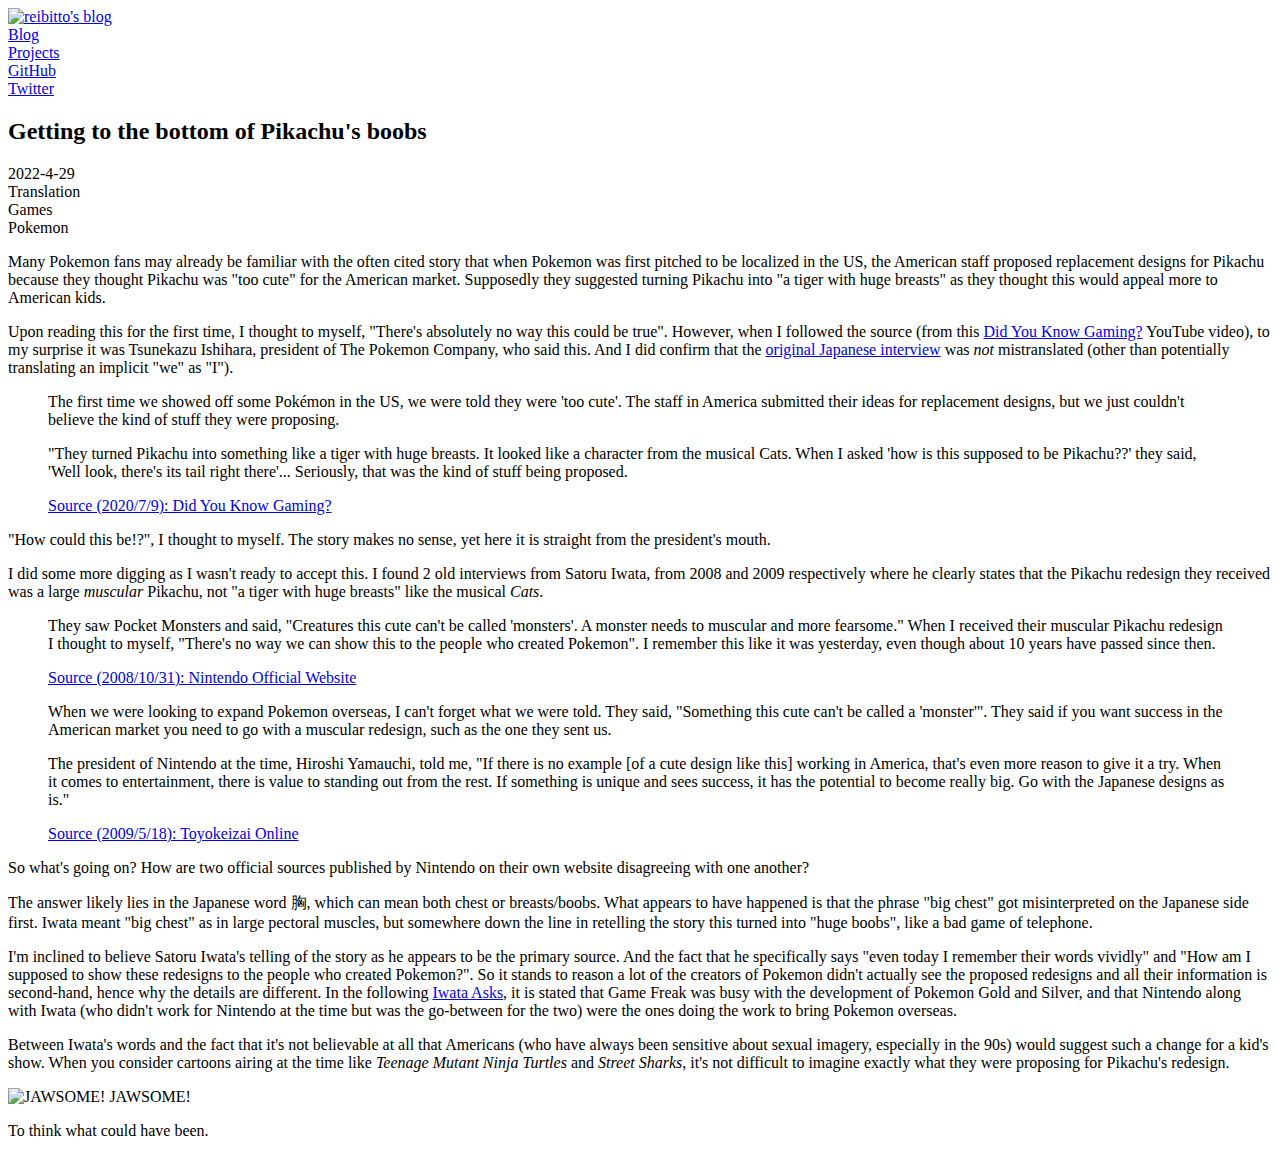
==== blog/index.html @ 3cc94339 "Create proper URLs for links" ====
<!DOCTYPE html>
<html lang="en">
<head>
    <meta charset="UTF-8">
    <title>reibitto's blog</title>
    <link rel="stylesheet" media="screen" href="style/normalize.css">
    <link rel="stylesheet" media="screen" href="style/main.css">
    <link rel="stylesheet" media="screen" href="style/main-media.css">
    <meta name="viewport" content="width=device-width, initial-scale=1">
    <meta name="theme-color" content="#000000">
</head>
<body>

<div class="root-container">

    <div class="header-container">
        <a href="/">
            <div class="left"><img id="logo" src="image/logo-small.png" alt="reibitto's blog"></div>
        </a>

        <div class="right">
            <div id="nav">
                <div class="item"><a href="/blog">Blog</a></div>
                <div class="item"><a href="/project">Projects</a></div>
                <div class="item"><a href="https://github.com/reibitto/">GitHub</a></div>
                <div class="item"><a href="https://twitter.com/reibitto">Twitter</a></div>
            </div>
        </div>
    </div>

    <div class="main-container">
        <h2>Getting to the bottom of Pikachu's boobs</h2>

        <div class="date-written">2022-4-29</div>
        <div class="tag">Translation</div>
        <div class="tag">Games</div>
        <div class="tag">Pokemon</div>

        <p>
            Many Pokemon fans may already be familiar with the often cited story that when Pokemon was first pitched to
            be localized in the US, the American staff proposed replacement designs for Pikachu because they thought
            Pikachu was "too cute" for the American market. Supposedly they suggested turning Pikachu into "a tiger with
            huge breasts" as they thought this would appeal more to American kids.
        </p>

        <p>
            Upon reading this for the first time, I thought to myself, "There's absolutely no way this could be true".
            However, when I followed the source (from this <a href="https://youtu.be/yheM8RqvqFQ">Did You Know
            Gaming?</a> YouTube
            video), to my surprise it was Tsunekazu Ishihara, president of The Pokemon Company, who said this. And I did
            confirm that the <a href="https://www.nintendo.co.jp/nom/0007/taidan1/page03.html">original Japanese
            interview</a> was <em>not</em> mistranslated (other than potentially translating an implicit "we" as "I").
        </p>

        <blockquote>
            <p>The first time we showed off some Pokémon in the US, we were told they were 'too cute'. The staff in
                America submitted their ideas for replacement designs, but we just couldn't believe the kind of stuff
                they were proposing.</p>

            <p>"They turned Pikachu into something like a tiger with huge breasts. It looked like a character from the
                musical Cats. When I asked 'how is this supposed to be Pikachu??' they said, 'Well look, there's its
                tail right there'... Seriously, that was the kind of stuff being proposed.</p>

            <p class="source"><a href="https://youtu.be/yheM8RqvqFQ">Source (2020/7/9): Did You Know Gaming?</a></p>
        </blockquote>

        <p>"How could this be!?", I thought to myself. The story makes no sense, yet here it is straight from the
            president's mouth.</p>

        <p>I did some more digging as I wasn't ready to accept this. I found 2 old interviews from Satoru Iwata, from
            2008 and 2009 respectively where he clearly states that the Pikachu redesign they received was a large
            <em>muscular</em> Pikachu, not "a tiger with huge breasts" like the musical <em>Cats</em>.</p>

        <blockquote>
            <p>They saw Pocket Monsters and said, "Creatures this cute can't be called 'monsters'. A monster needs to
                muscular and more fearsome." When I received their muscular Pikachu redesign I thought to myself,
                "There's no way we can show this to the people who created Pokemon". I remember this like it was
                yesterday, even though about 10 years have passed since then.</p>

            <p class="source"><a href="https://www.nintendo.co.jp/ir/events/081031qa/03.html">Source (2008/10/31):
                Nintendo
                Official Website</a></p>
        </blockquote>

        <blockquote>
            <p>When we were looking to expand Pokemon overseas, I can't forget what we were told. They said, "Something
                this
                cute can't be called a 'monster'". They said if you want success in the American market you need to go
                with a muscular redesign, such as the one they sent us.</p>

            <p>The president of Nintendo at the time, Hiroshi Yamauchi, told me, "If there is no example [of a cute
                design like this] working in America, that's even more reason to give it a try. When it comes to
                entertainment, there is value to standing out from the rest. If something is unique and sees success, it
                has the potential to become really big. Go with the Japanese designs as is."</p>

            <p class="source"><a href="https://toyokeizai.net/articles/-/10311?page=2">Source (2009/5/18): Toyokeizai
                Online</a></p>
        </blockquote>

        <p>
            So what's going on? How are two official sources published by Nintendo on their own website disagreeing with
            one another?
        </p>

        <p>
            The answer likely lies in the Japanese word 胸, which can mean both chest or breasts/boobs. What appears to
            have happened is that the phrase "big chest" got misinterpreted on the Japanese side first. Iwata meant "big
            chest" as in large pectoral muscles, but somewhere down the line in retelling the story this turned into
            "huge boobs", like a bad game of telephone.
        </p>

        <p>
            I'm inclined to believe Satoru Iwata's telling of the story as he appears to be the primary source. And the
            fact that he specifically says "even today I remember their words vividly" and "How am I supposed to show
            these redesigns to the people who created Pokemon?". So it stands to reason a lot of the creators of Pokemon
            didn't actually see the proposed redesigns and all their information is second-hand, hence why the details
            are different. In the following <a href="https://iwataasks.nintendo.com/interviews/#/ds/pokemon/0/2">Iwata
            Asks</a>, it
            is stated that Game Freak was busy with the development of Pokemon Gold and Silver, and that Nintendo along
            with Iwata (who didn't work for Nintendo at the time but was the go-between for the two) were the ones doing
            the work to bring Pokemon overseas.
        </p>

        <p>
            Between Iwata's words and the fact that it's not believable at all that Americans (who have always been
            sensitive about sexual imagery, especially in the 90s) would suggest such a change for a kid's show. When
            you consider cartoons airing at the time like <em>Teenage Mutant Ninja Turtles</em> and <em>Street
            Sharks</em>, it's not
            difficult to imagine exactly what they were proposing for Pikachu's redesign.
        </p>

        <div class="image-container">
            <div class="caption-group">
                <img src="image/blog/street-sharks.jpg" alt="JAWSOME!" class="img-fluid"/>
                <span class="image-caption">JAWSOME!</span>
            </div>
        </div>

        <p>To think what could have been.</p>
    </div>


</div>


</body>
</html>
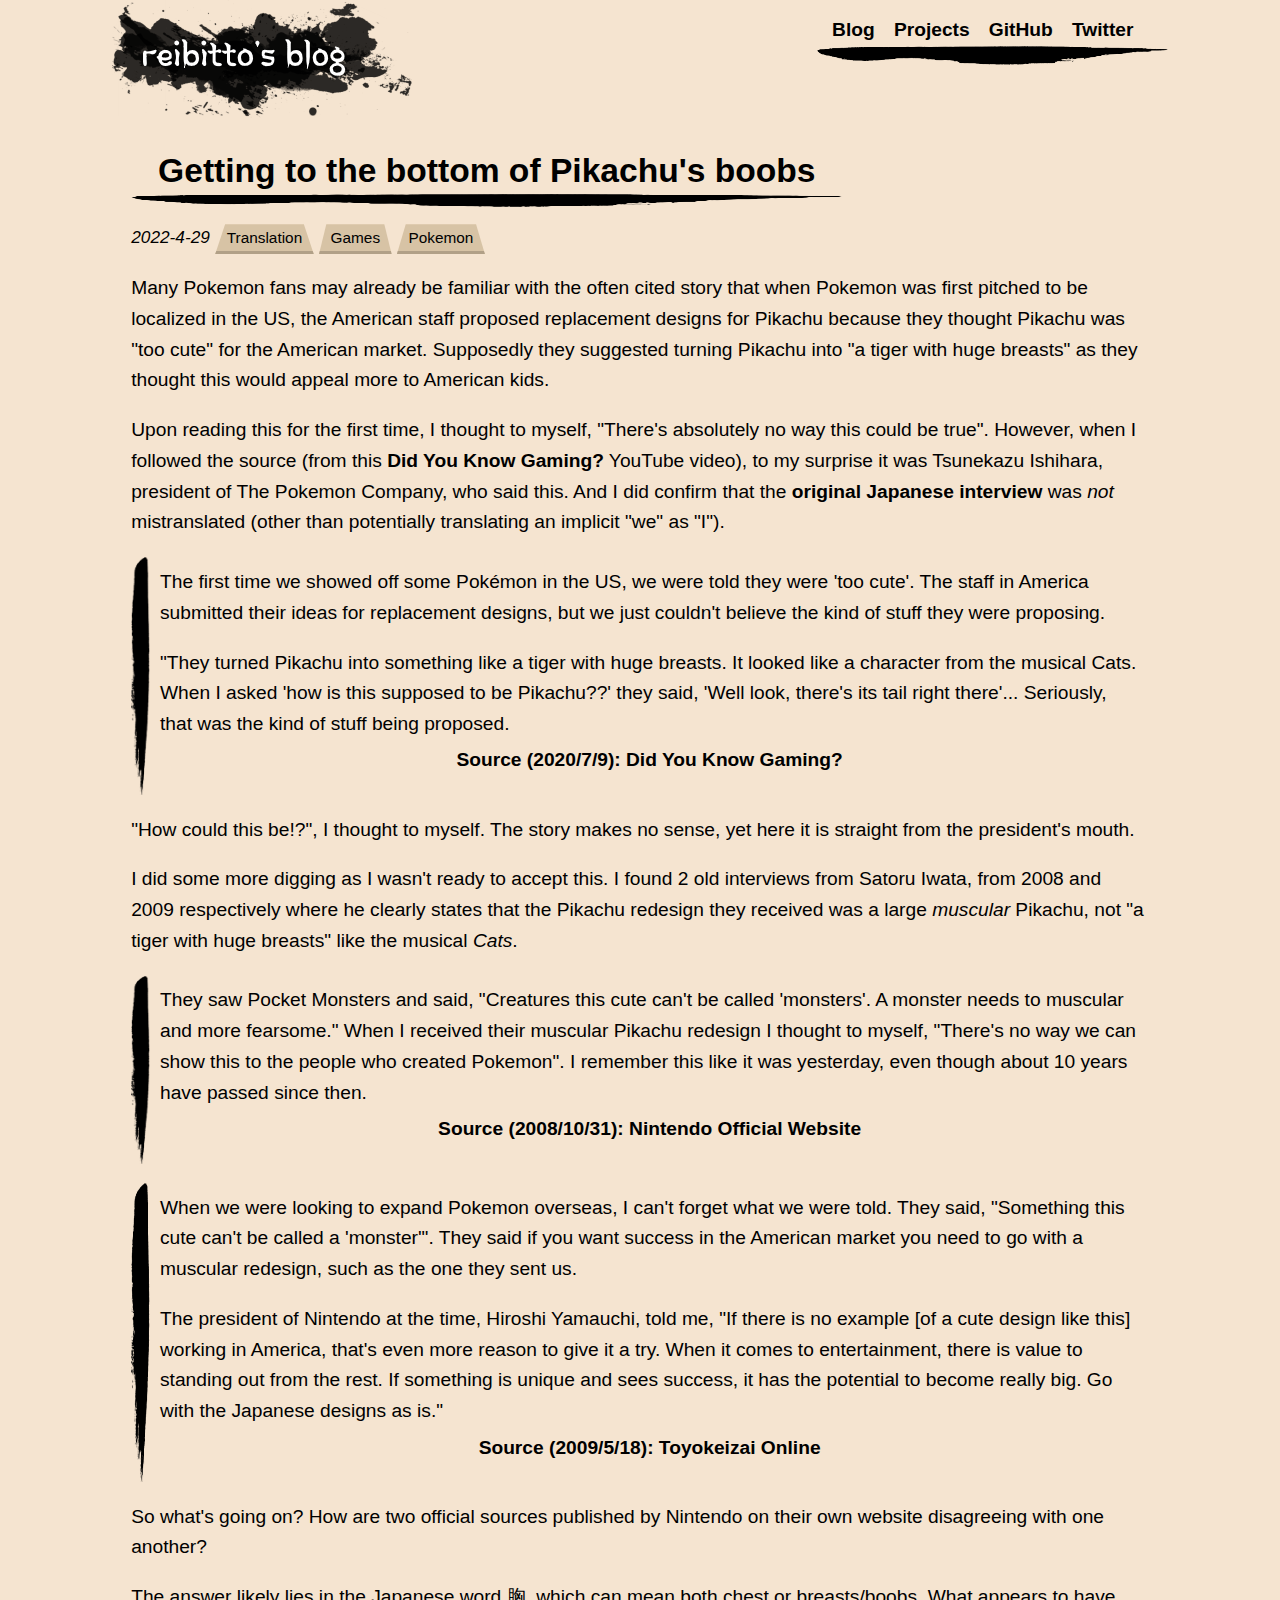
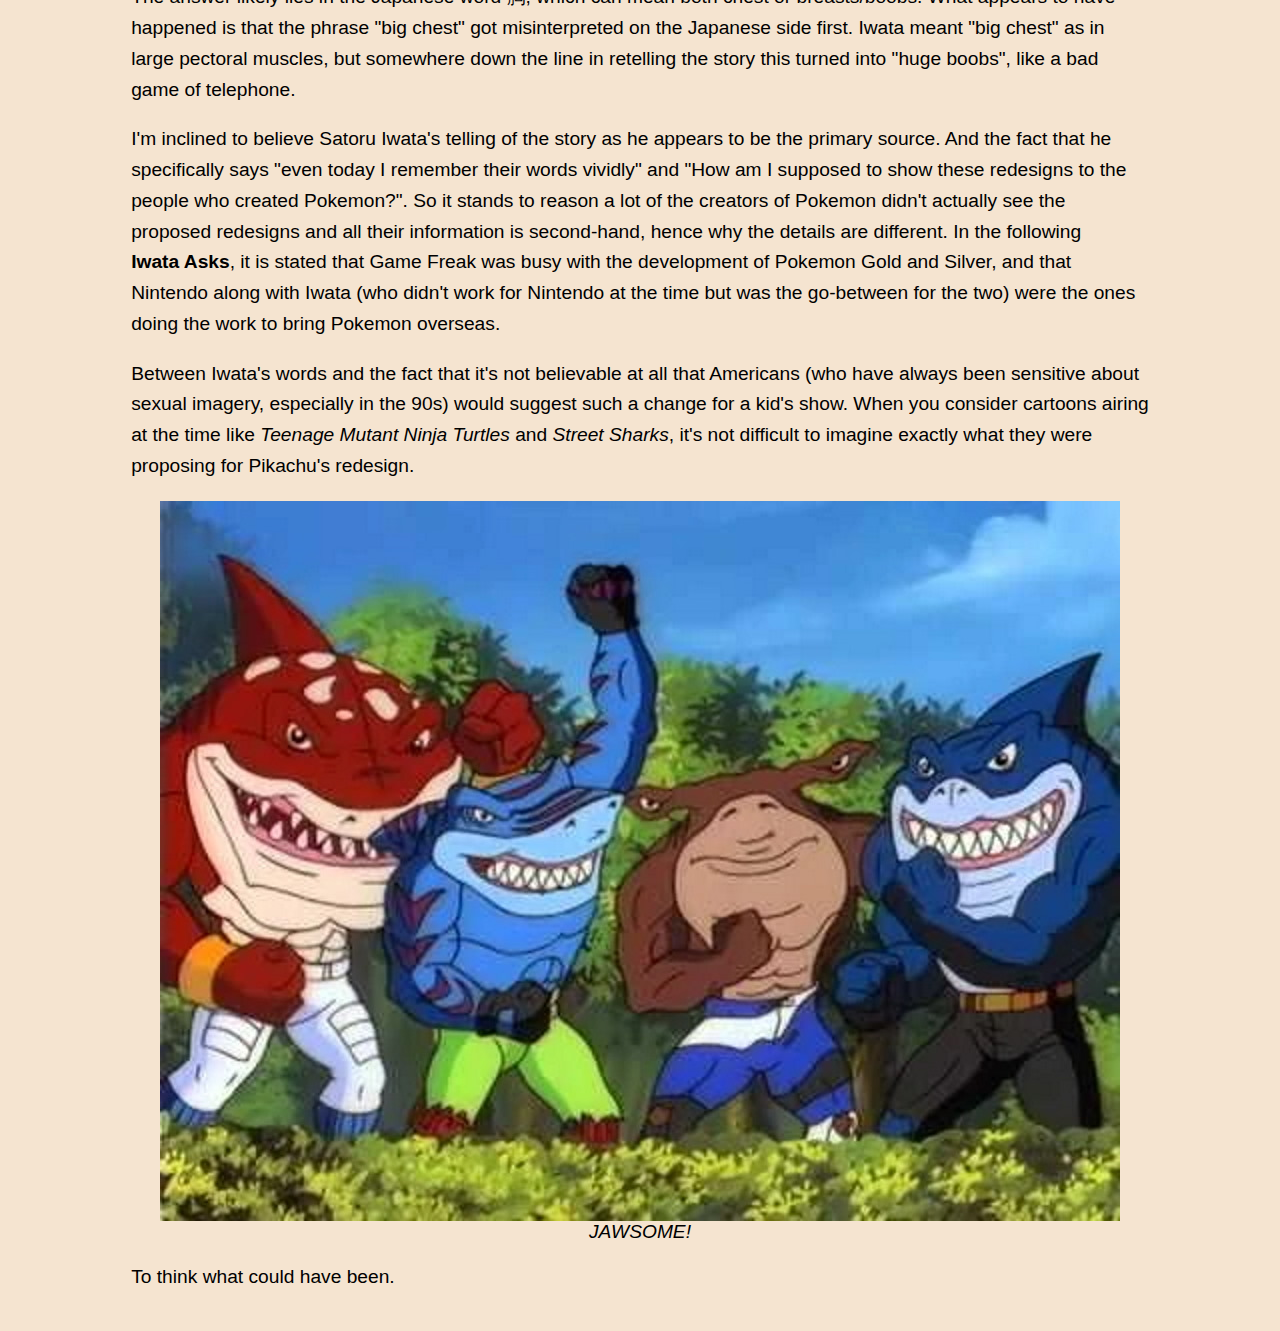
==== commit 83327259: "Fix relative URLs" ====
--- a/blog/index.html
+++ b/blog/index.html
@@ -3,9 +3,9 @@
 <head>
     <meta charset="UTF-8">
     <title>reibitto's blog</title>
-    <link rel="stylesheet" media="screen" href="style/normalize.css">
-    <link rel="stylesheet" media="screen" href="style/main.css">
-    <link rel="stylesheet" media="screen" href="style/main-media.css">
+    <link rel="stylesheet" media="screen" href="/style/normalize.css">
+    <link rel="stylesheet" media="screen" href="/style/main.css">
+    <link rel="stylesheet" media="screen" href="/style/main-media.css">
     <meta name="viewport" content="width=device-width, initial-scale=1">
     <meta name="theme-color" content="#000000">
 </head>
@@ -15,7 +15,7 @@
 
     <div class="header-container">
         <a href="/">
-            <div class="left"><img id="logo" src="image/logo-small.png" alt="reibitto's blog"></div>
+            <div class="left"><img id="logo" src="/image/logo-small.png" alt="reibitto's blog"></div>
         </a>
 
         <div class="right">
@@ -131,7 +131,7 @@
 
         <div class="image-container">
             <div class="caption-group">
-                <img src="image/blog/street-sharks.jpg" alt="JAWSOME!" class="img-fluid"/>
+                <img src="/image/blog/street-sharks.jpg" alt="JAWSOME!" class="img-fluid"/>
                 <span class="image-caption">JAWSOME!</span>
             </div>
         </div>
--- a/style/main.css
+++ b/style/main.css
@@ -0,0 +1,240 @@
+* {
+    font-family: -apple-system,BlinkMacSystemFont,"Segoe UI",Helvetica,Arial,sans-serif,"Apple Color Emoji","Segoe UI Emoji";
+}
+
+html, body {
+    margin: 0;
+    padding: 0;
+}
+
+body {
+    background-color: #f5e4d0;
+}
+
+.img-fluid {
+    max-width: 100%;
+    height: auto;
+}
+
+.image-container {
+    display: flex;
+    justify-content: center;
+    margin-bottom: 1rem;
+}
+
+.image-container .caption-group {
+    display: flex;
+    flex-direction: column;
+    font-style: italic;
+    text-align: center;
+}
+
+blockquote {
+    margin: 0 0 1em 0;
+    padding: 0.5em 0.5em 1em 1.5em;
+    background: url("../image/stroke-vert-long.png") no-repeat;
+    background-size: 1rem 100%;
+    line-height: 1.5em;
+}
+
+blockquote.short {
+    background: url("../image/stroke-vert.png") no-repeat;
+    background-size: 1rem 100%;
+}
+
+blockquote p {
+    line-height: 1.6em;
+    margin: 0 0 1em 0;
+}
+
+blockquote .source {
+    text-align: center;
+    padding: 0;
+    margin: -0.7em 0 0 0;
+}
+
+#logo {
+    max-width: 100%;
+    height: auto;
+}
+
+#nav {
+    display: flex;
+    flex-wrap: wrap;
+}
+
+#nav .item {
+    margin-right: 1rem;
+    vertical-align: middle;
+}
+
+#nav a {
+    text-decoration: none;
+}
+
+.root-container {
+    margin: 0 auto;
+    /*display: flex;*/
+    /*width: 80rem;*/
+    max-width: 55rem;
+    /*background-color: gray;*/
+}
+
+
+.lc-container {
+    display: flex;
+    flex-grow: 1;
+}
+
+.lc-container .left {
+    background-color: red;
+}
+
+.lc-container .fill {
+    flex-grow: 1;
+    background-color: green;
+}
+
+.lc-container .right {
+    background-color: red;
+}
+
+.header-container {
+    display: flex;
+    flex-grow: 1;
+    justify-content: space-between;
+}
+
+.header-container .left {
+    padding: 0;
+}
+
+.header-container .right {
+    display: table;
+    margin-top: 1rem;
+    padding: 0 0.8rem 1.25rem 0.8rem;
+    background: url("../image/stroke1.png") no-repeat bottom;
+    background-size: 100% 1rem;
+    height: fit-content;
+}
+
+.button1 {
+    border: none;
+    color: white;
+    background: url("../image/button1.png") no-repeat;
+    background-size: 100% 100%;
+}
+
+.button2 {
+    border: none;
+    background: url("../image/button2.png") no-repeat top left;
+    padding: 2px 8px;
+}
+
+
+a {
+    color: #000;
+    font-weight: bold;
+    text-decoration: none;
+    display: inline-block;
+}
+
+a:visited {
+    color: #000;
+}
+
+a:hover, a:focus {
+    color: #aa2e2f;
+}
+
+a:active {
+    transform: translateY(0.1rem) scale(0.98);
+}
+
+
+a.button, button {
+    font-weight: bold;
+    color: white;
+    padding: 0.5em 1.5em;
+    text-decoration: none;
+}
+
+a.button:hover, button:hover {
+    color: #f56061;
+}
+
+a.button:active, button:active {
+    transform: translateY(0.1rem) scale(0.98);
+}
+
+p {
+    line-height: 1.6em;
+}
+
+h2 {
+    font-size: 1.75em;
+    display: table;
+    padding: 0 0.8em 0.5em 0.8em;
+    margin-bottom: 0.5em;
+    background: url("../image/stroke1.png") no-repeat bottom left;
+    background-size: 100% 0.4em;
+}
+
+h2 a {
+    text-decoration: none;
+}
+
+.tag {
+    display: inline-block;
+    font-size: 0.8em;
+    background: #d7c3a5;
+    padding: 0.3em 0.75em;
+    justify-content: center;
+    clip-path: polygon(10% 0, 90% 0, 100% 100%, 0% 100%);
+    border-bottom: 0.25em solid #b1a087;
+}
+
+.tag:hover {
+    background: #e2c08c;
+    border-bottom: 0.25em solid #a3875c;
+}
+
+.date-written {
+    font-size: 0.9em;
+    font-style: italic;
+    display: inline-block;
+}
+
+.stroke-header {
+    display: inline-block;
+    font-size: 2em;
+    font-weight: bold;
+}
+
+.stroke-header .top {
+}
+
+.stroke-header .bottom {
+    background: url("../image/stroke1.png") no-repeat;
+    height: 0.5em;
+    background-size: 100% 100%;
+}
+
+.main-container {
+    padding: 0 1rem 1rem 1rem;
+}
+
+.disabled, a.disabled, button.disabled {
+    opacity: 0.4;
+    pointer-events: none;
+    color: #cdcdcd;
+}
+
+table {
+    border-collapse: collapse;
+}
+
+table tr td {
+    border: 1px solid #000;
+    padding: 0.25rem 0.4rem;
+}
--- a/style/main-media.css
+++ b/style/main-media.css
@@ -0,0 +1,51 @@
+/*
+  ##Device = Desktops
+  ##Screen = 1281px to higher resolution desktops
+*/
+
+@media (min-width: 1281px) {
+
+
+    html {
+        font-size: 1.4em;
+    }
+}
+
+/*
+  ##Device = Laptops, Desktops
+  ##Screen = B/w 1025px to 1280px
+*/
+
+@media (min-width: 1025px) and (max-width: 1280px) {
+
+    html {
+        font-size: 1.2em;
+    }
+
+}
+
+/*
+  ##Device = Tablets, Ipads (portrait)
+  ##Screen = B/w 768px to 1024px
+*/
+
+@media (min-width: 768px) and (max-width: 1024px) {
+
+
+    html {
+        font-size: 1.1em;
+    }
+}
+
+/*
+  ##Device = Most of the Smartphones Mobiles (Portrait)
+  ##Screen = B/w 320px to 479px
+*/
+
+@media (min-width: 320px) and (max-width: 480px) {
+
+    html {
+        font-size: 0.95em;
+    }
+
+}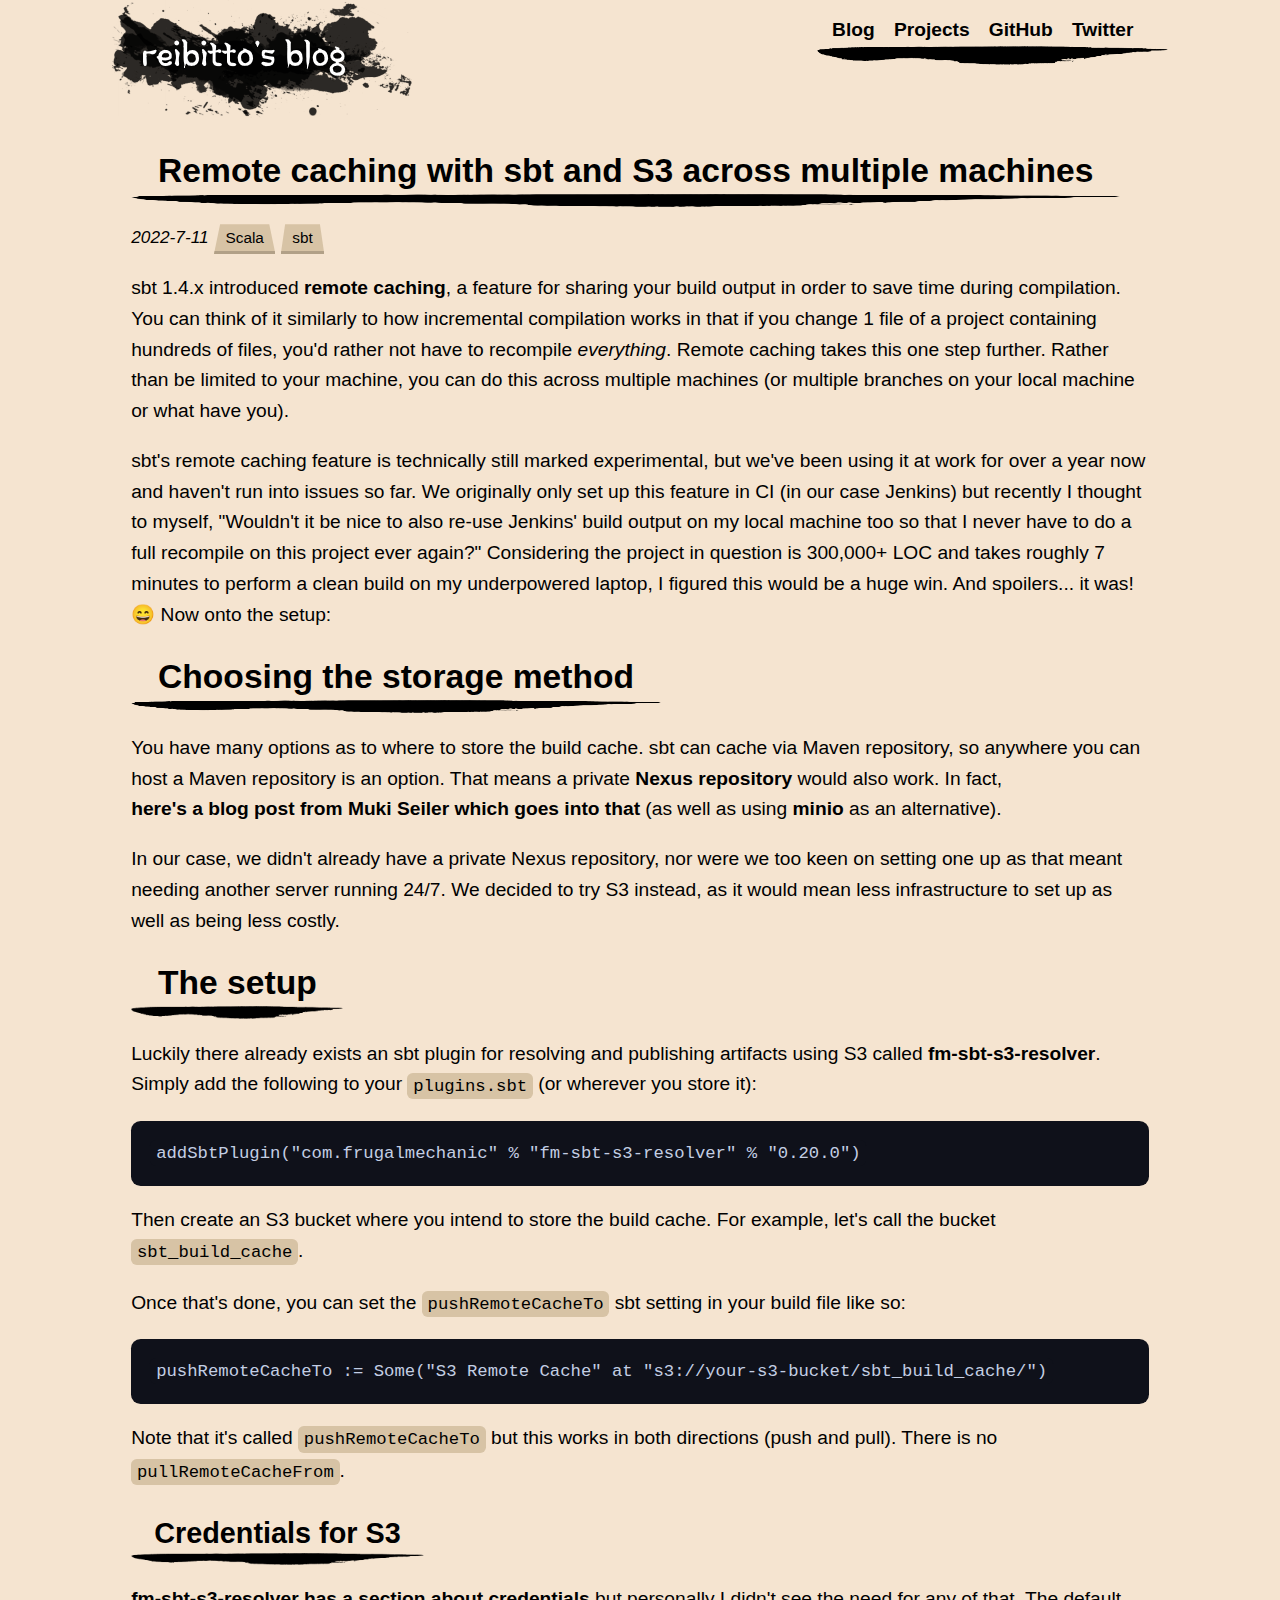
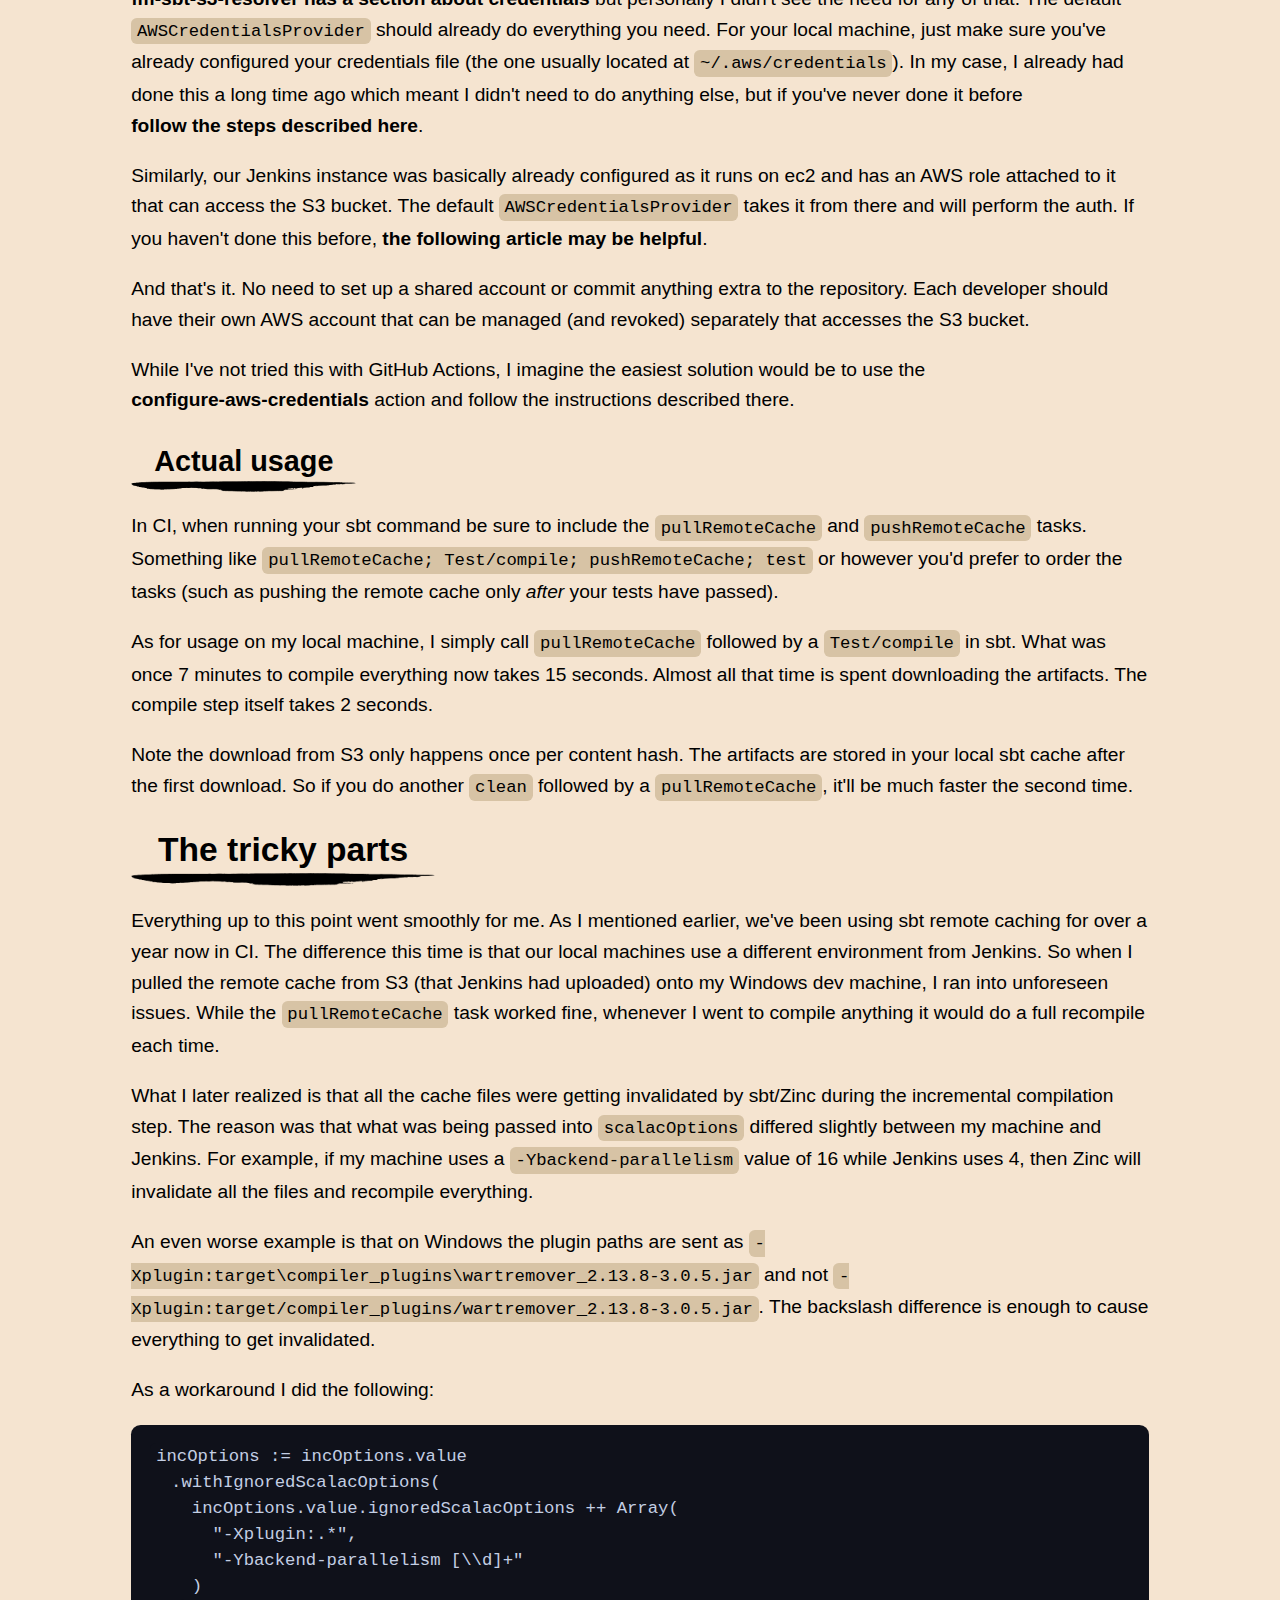
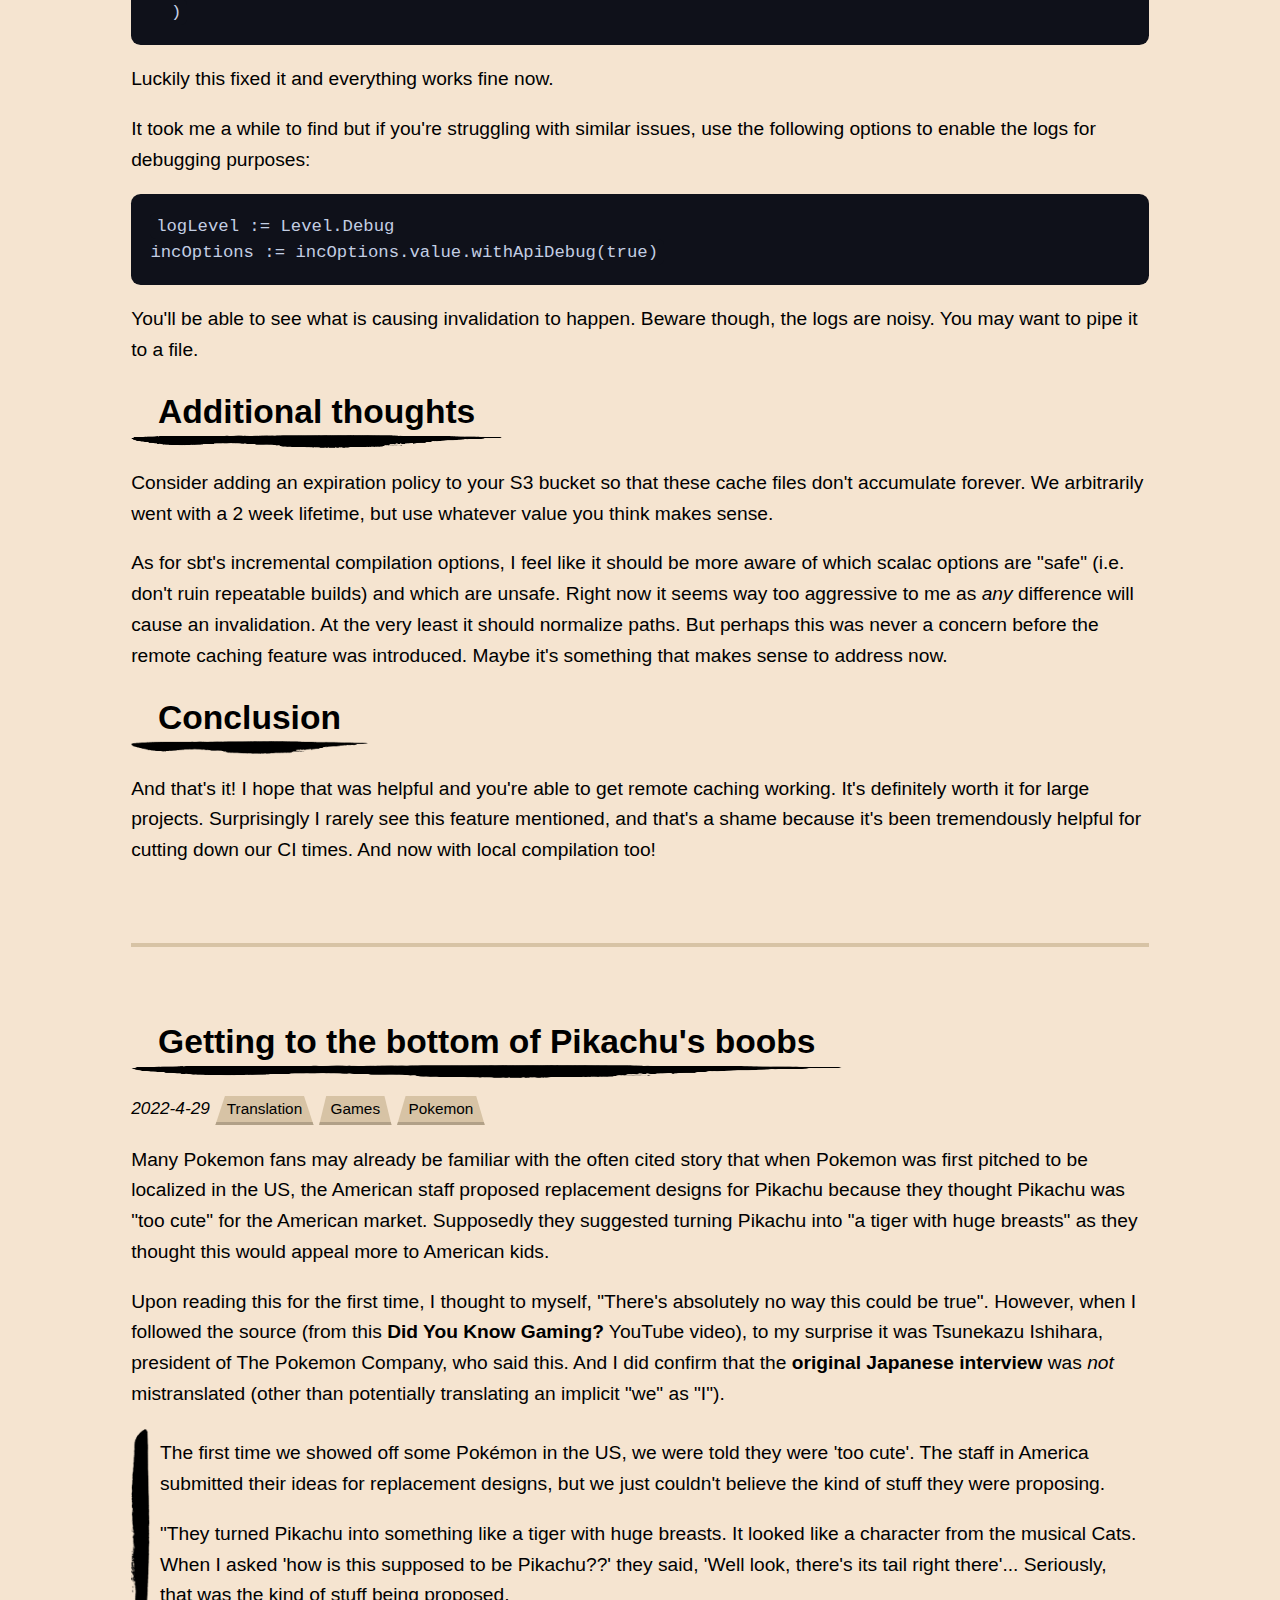
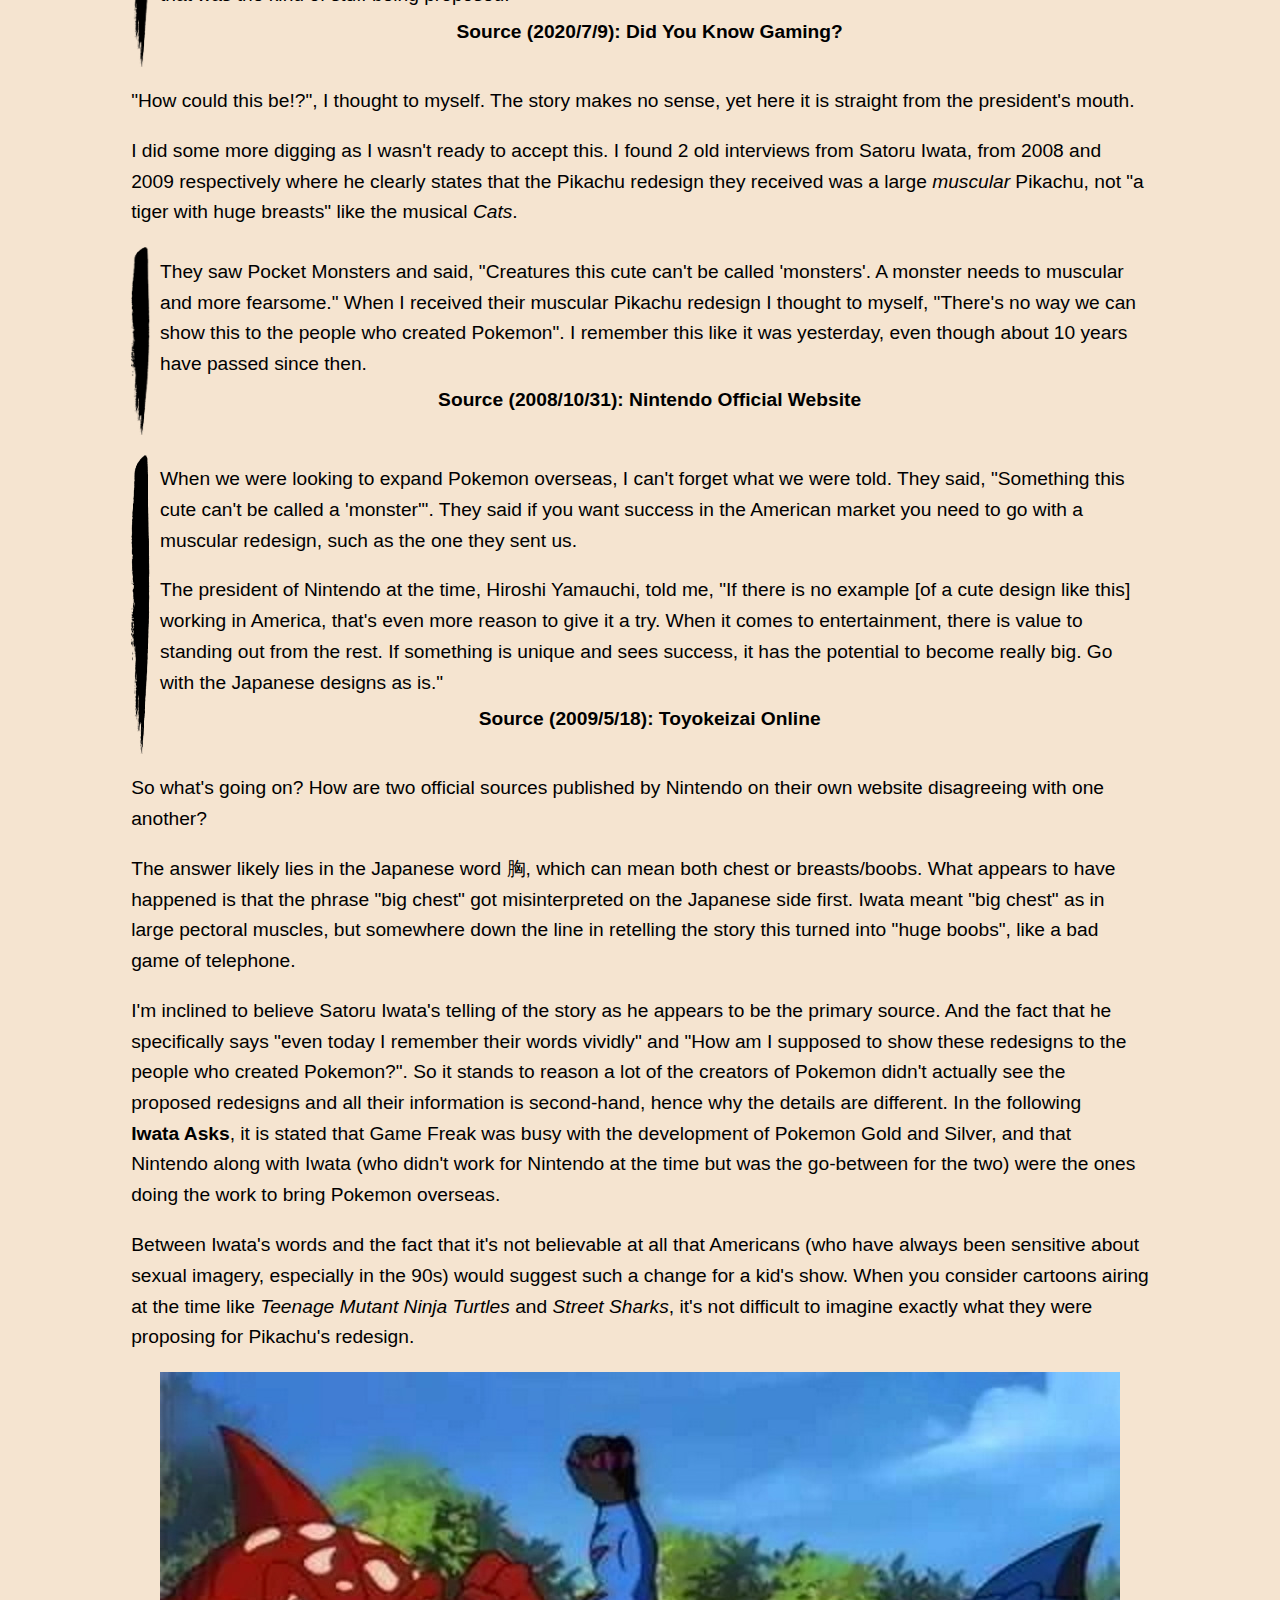
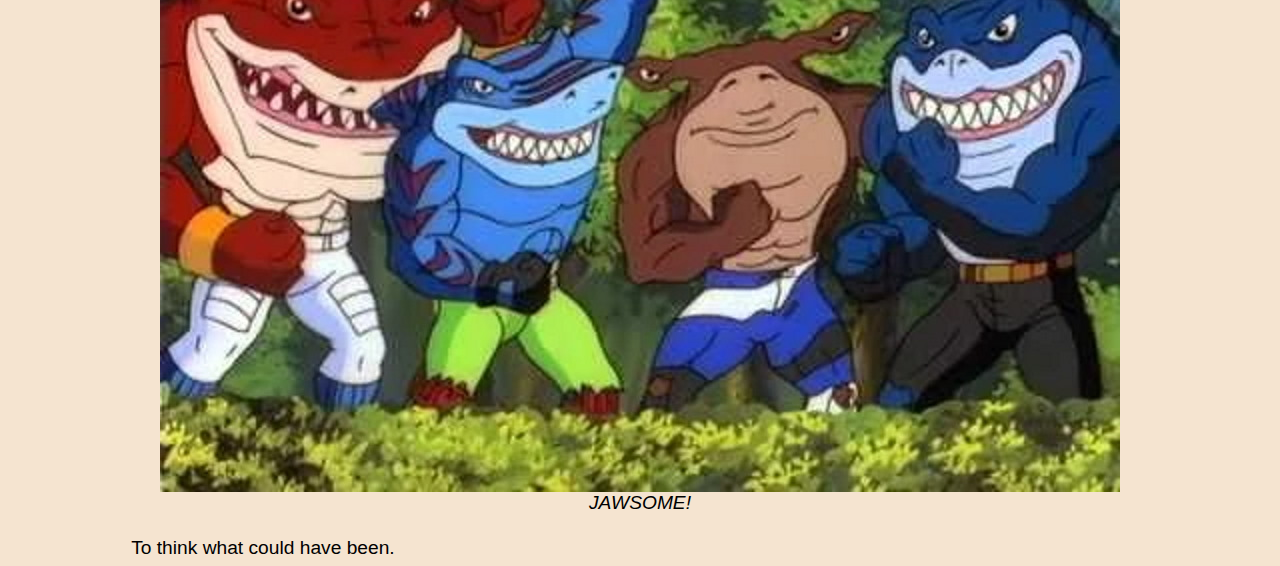
==== commit edd46a87: "Add sbt remote caching blog post" ====
--- a/blog/index.html
+++ b/blog/index.html
@@ -29,6 +29,226 @@
     </div>
 
     <div class="main-container">
+        <h2>Remote caching with sbt and S3 across multiple machines</h2>
+
+        <div class="date-written">2022-7-11</div>
+        <div class="tag">Scala</div>
+        <div class="tag">sbt</div>
+
+        <p>
+            sbt 1.4.x introduced <a href="https://www.scala-sbt.org/1.x/docs/Remote-Caching.html">remote caching</a>, a
+            feature for sharing your build output in order to save time during compilation. You can think of it
+            similarly
+            to how incremental compilation works in that if you change 1 file of a project containing hundreds of files,
+            you'd
+            rather not have to recompile <em>everything</em>. Remote caching takes this one step further. Rather than be
+            limited to your machine, you can do this across multiple machines (or multiple branches on your local
+            machine or what have you).
+        </p>
+
+        <p>
+            sbt's remote caching feature is technically still marked experimental, but we've been using it at work for
+            over a
+            year
+            now and haven't run into issues so far. We originally only set up this feature in CI (in our case Jenkins)
+            but
+            recently I thought to myself, "Wouldn't it be nice to also re-use Jenkins' build output on my local machine
+            too so
+            that I never have to do a full recompile on this project ever again?" Considering the project in question is
+            300,000+ LOC and takes roughly 7 minutes to perform a clean build on my underpowered laptop, I figured this
+            would be a huge win. And spoilers... it was! 😄 Now onto the setup:
+        </p>
+
+        <h2>Choosing the storage method</h2>
+
+        <p>You have many options as to where to store the build cache. sbt can cache via Maven repository, so anywhere
+            you can host a Maven repository is an option. That means a private <a
+                    href="https://help.sonatype.com/repomanager3">Nexus
+                repository</a> would also work. In fact, <a href="https://www.muki.rocks/sbt-remote-cache-recipes/">here's
+                a blog post from Muki Seiler which
+                goes into that</a> (as well as using <a href="https://min.io/">minio</a> as an alternative).</p>
+
+        <p>In our case, we didn't already have a private Nexus repository, nor were we too keen on setting one up as
+            that
+            meant needing another server running 24/7. We decided to try S3 instead, as it would mean less
+            infrastructure to
+            set
+            up as well as being less costly.</p>
+
+        <h2>The setup</h2>
+
+        <p>
+            Luckily there already exists an sbt plugin for resolving and publishing artifacts using S3 called <a
+                href="https://github.com/tpunder/fm-sbt-s3-resolver">fm-sbt-s3-resolver</a>. Simply add the following to
+            your <code>plugins.sbt</code> (or wherever you store it):</p>
+
+        <pre class="codeblock"><code class="block">addSbtPlugin("com.frugalmechanic" % "fm-sbt-s3-resolver" % "0.20.0")</code></pre>
+
+        <p>
+            Then create an S3 bucket where you intend to store the build cache. For example, let's call the bucket
+            <code>sbt_build_cache</code>.
+        </p>
+
+        <p>Once that's done, you can set the <code>pushRemoteCacheTo</code> sbt setting in your build file like so:</p>
+
+        <pre class="codeblock"><code class="block">pushRemoteCacheTo := Some("S3 Remote Cache" at "s3://your-s3-bucket/sbt_build_cache/")</code></pre>
+
+        <p>
+            Note that it's called <code>pushRemoteCacheTo</code> but this works in both directions (push and pull).
+            There is no
+            <code>pullRemoteCacheFrom</code>.
+        </p>
+
+        <h3>Credentials for S3</h3>
+
+        <p>
+            <a href="https://github.com/tpunder/fm-sbt-s3-resolver#s3-credentials">fm-sbt-s3-resolver has a section
+                about
+                credentials</a> but personally I didn't see the need for any of that. The default
+            <code>AWSCredentialsProvider</code>
+            should already do everything you need. For your local machine, just make sure you've already configured your
+            credentials file (the one usually located at <code>~/.aws/credentials</code>). In my case, I already had
+            done this a
+            long
+            time ago which meant I didn't need to do anything else, but if you've never done it before <a
+                href="https://docs.aws.amazon.com/cli/latest/userguide/cli-configure-files.html">follow the steps
+            described
+            here</a>.</p>
+
+        <p>Similarly, our Jenkins instance was basically already configured as it runs on
+            ec2 and has an AWS role attached to it that can access the S3 bucket. The default <code>AWSCredentialsProvider</code>
+            takes it from there and will perform the auth. If you haven't done this before, <a
+                    href="https://docs.aws.amazon.com/AWSEC2/latest/UserGuide/iam-roles-for-amazon-ec2.html">the
+                following article may be helpful</a>.</p>
+
+        <p>And that's it. No need to set up a shared account or commit anything extra to the repository. Each developer
+            should have their own AWS account that can be managed (and revoked) separately that accesses the S3
+            bucket.</p>
+
+        <p>
+            While I've not tried this with GitHub Actions, I imagine the easiest solution would be to use the <a
+                href="https://github.com/aws-actions/configure-aws-credentials"> configure-aws-credentials
+        </a> action and follow the instructions described there.</p>
+
+        <h3>Actual usage</h3>
+
+        <p>
+            In CI, when running your sbt command be sure to include the <code>pullRemoteCache</code> and <code>pushRemoteCache</code>
+            tasks.
+            Something like <code>pullRemoteCache; Test/compile; pushRemoteCache; test</code> or however you'd prefer to
+            order the
+            tasks
+            (such as pushing the remote cache only <em>after</em> your tests have passed).
+        </p>
+
+        <p>
+            As for usage on my local machine, I simply call <code>pullRemoteCache</code> followed by a
+            <code>Test/compile</code> in sbt. What was
+            once 7
+            minutes to compile everything now takes 15 seconds. Almost all that time is spent downloading the artifacts.
+            The compile step itself takes 2 seconds.
+        </p>
+
+        <p>
+            Note the download from S3 only happens once per content hash. The artifacts are stored in your local sbt
+            cache after
+            the first download. So if you do another <code>clean</code> followed by a <code>pullRemoteCache</code>,
+            it'll be much
+            faster the second time.
+        </p>
+
+        <h2>The tricky parts</h2>
+
+        <p>
+            Everything up to this point went smoothly for me. As I mentioned earlier, we've been using sbt remote
+            caching
+            for over a year now in CI. The difference this time is that our local machines use a different environment
+            from
+            Jenkins. So when I pulled the remote cache from S3 (that Jenkins had uploaded) onto my Windows dev machine, I
+            ran into
+            unforeseen
+            issues. While the <code>pullRemoteCache</code> task worked fine, whenever I went to compile anything it
+            would do a full
+            recompile each time.
+        </p>
+
+        <p>
+            What I later realized is that all the cache files were getting invalidated by sbt/Zinc during the
+            incremental compilation step. The
+            reason was that what was being passed into <code>scalacOptions</code> differed slightly between my machine
+            and Jenkins.
+            For
+            example, if my machine uses a <code>-Ybackend-parallelism</code> value of 16 while Jenkins uses 4, then Zinc
+            will
+            invalidate all the files and recompile everything.</p>
+
+        <p>An even worse example is that on Windows the plugin paths are
+            sent
+            as <code>-Xplugin:target\compiler_plugins\wartremover_2.13.8-3.0.5.jar</code> and not
+            <code>-Xplugin:target/compiler_plugins/wartremover_2.13.8-3.0.5.jar</code>. The backslash difference is
+            enough to cause
+            everything to get invalidated.
+        </p>
+
+        <p>
+            As a workaround I did the following:
+        </p>
+
+        <pre class="codeblock"><code class="block">incOptions := incOptions.value
+  .withIgnoredScalacOptions(
+    incOptions.value.ignoredScalacOptions ++ Array(
+      "-Xplugin:.*",
+      "-Ybackend-parallelism [\\d]+"
+    )
+  )</code></pre>
+
+        <p>
+            Luckily this fixed it and everything works fine now.
+        </p>
+
+        <p>
+            It took me a while to find but if you're struggling with similar issues, use the following options to
+            enable the logs for debugging purposes:
+        </p>
+
+
+        <pre class="codeblock"><code class="block">logLevel := Level.Debug
+incOptions := incOptions.value.withApiDebug(true)
+</code></pre>
+
+        <p>
+            You'll be able to see what is causing invalidation to happen. Beware though, the logs are noisy. You may
+            want to pipe it to a file.
+        </p>
+
+        <h2>Additional thoughts</h2>
+
+        <p>
+            Consider adding an expiration policy to your S3 bucket so that these cache files don't accumulate forever.
+            We
+            arbitrarily went with a 2 week lifetime, but use whatever value you think makes sense.
+        </p>
+
+        <p>
+            As for sbt's incremental compilation options, I feel like it should be more aware of which scalac options
+            are "safe" (i.e. don't ruin repeatable builds) and which are unsafe. Right now it seems way too aggressive to me as <em>any</em>
+            difference will
+            cause an invalidation. At the very least it should normalize paths. But perhaps this was never a concern
+            before
+            the remote caching feature was introduced. Maybe it's something that makes sense to address now.
+        </p>
+
+        <h2>Conclusion</h2>
+
+        <p>
+            And that's it! I hope that was helpful and you're able to get remote caching working. It's definitely worth
+            it
+            for large projects. Surprisingly I rarely see this feature mentioned, and that's a shame because it's been
+            tremendously helpful for cutting down our CI times. And now with local compilation too!
+        </p>
+
+        <hr/>
+
         <h2>Getting to the bottom of Pikachu's boobs</h2>
 
         <div class="date-written">2022-4-29</div>
--- a/style/main.css
+++ b/style/main.css
@@ -184,6 +184,53 @@
     text-decoration: none;
 }
 
+h3 {
+    font-size: 1.5em;
+    display: table;
+    padding: 0 0.8em 0.5em 0.8em;
+    margin-bottom: 0.5em;
+    background: url("../image/stroke1.png") no-repeat bottom left;
+    background-size: 100% 0.4em;
+}
+
+h3 a {
+    text-decoration: none;
+}
+
+code {
+    font-family: "Fira Code", "Cascadia Code", "Consolas", monospace;
+    font-size: 0.9rem;
+    background: #d7c3a5;
+    color: #000;
+    padding: 0.2rem 0.3rem;
+    border-radius: 0.3rem;
+}
+
+code.inline {
+    background: #0F111A;
+    color: #C3CEE3;
+}
+
+code.block {
+    background: #0F111A;
+    color: #C3CEE3;
+    white-space: pre-wrap;
+    line-height: 1.5em;
+}
+
+.codeblock {
+    display: block;
+    background: #0F111A;
+    padding: 1rem;
+    border-radius: 0.5rem;
+}
+
+div.code {
+    background: #0F111A;
+    padding: 1rem;
+    border-radius: 0.5rem;
+}
+
 .tag {
     display: inline-block;
     font-size: 0.8em;
@@ -238,3 +285,11 @@
     border: 1px solid #000;
     padding: 0.25rem 0.4rem;
 }
+
+hr {
+    height: 0.2rem;
+    border: 0;
+    color: #d7c3a5;
+    background: #d7c3a5;
+    margin: 4rem 0;
+}